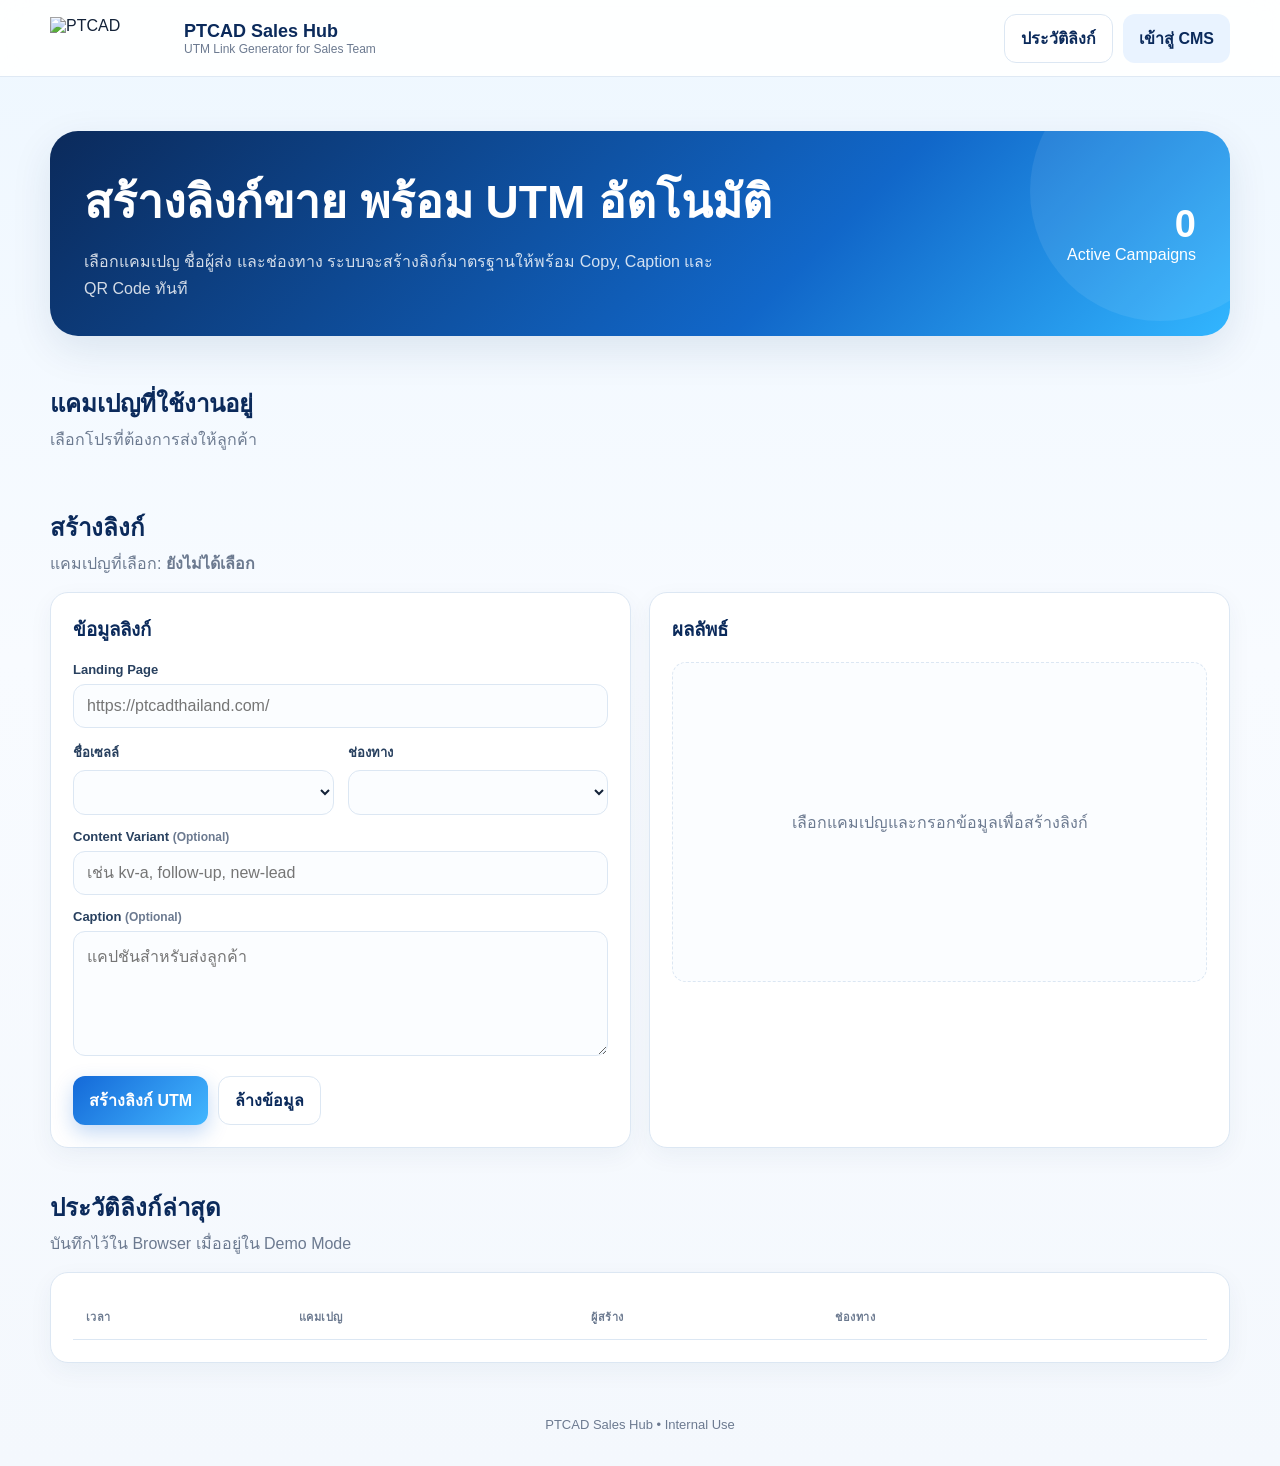
==== index.html @ 99aa2cb2 "Add files via upload" ====
<!doctype html><html lang="th"><head><meta charset="utf-8"><meta name="viewport" content="width=device-width,initial-scale=1"><title>PTCAD Sales Hub</title><link rel="stylesheet" href="css/style.css"></head><body>
<header class="topbar"><div class="container nav"><div class="brand"><img class="ptcad-logo" alt="PTCAD"><div><div class="brand-title">PTCAD Sales Hub</div><div class="brand-sub">UTM Link Generator for Sales Team</div></div></div><div class="nav-actions"><a class="btn btn-ghost" href="#history">ประวัติลิงก์</a><a class="btn btn-secondary" href="login.html">เข้าสู่ CMS</a></div></div></header>
<main><section class="hero"><div class="container"><div class="hero-card"><div><h1>สร้างลิงก์ขาย พร้อม UTM อัตโนมัติ</h1><p>เลือกแคมเปญ ชื่อผู้ส่ง และช่องทาง ระบบจะสร้างลิงก์มาตรฐานให้พร้อม Copy, Caption และ QR Code ทันที</p></div><div class="hero-stat"><strong id="campaignCount">0</strong><span>Active Campaigns</span></div></div></div></section>
<section class="section"><div class="container"><div class="section-head"><div><h2>แคมเปญที่ใช้งานอยู่</h2><p>เลือกโปรที่ต้องการส่งให้ลูกค้า</p></div></div><div id="campaignGrid" class="campaign-grid"></div></div></section>
<section id="generator" class="section"><div class="container"><div class="section-head"><div><h2>สร้างลิงก์</h2><p>แคมเปญที่เลือก: <strong id="selectedCampaign">ยังไม่ได้เลือก</strong></p></div></div><div class="workspace"><div class="panel"><h3>ข้อมูลลิงก์</h3><div class="form-grid"><div class="field full"><label>Landing Page</label><input id="landingPage" placeholder="https://ptcadthailand.com/"></div><div class="field"><label>ชื่อเซลล์</label><select id="salesperson"></select></div><div class="field"><label>ช่องทาง</label><select id="channel"></select></div><div class="field full"><label>Content Variant <span class="helper">(Optional)</span></label><input id="contentVariant" placeholder="เช่น kv-a, follow-up, new-lead"></div><div class="field full"><label>Caption <span class="helper">(Optional)</span></label><textarea id="caption" placeholder="แคปชันสำหรับส่งลูกค้า"></textarea></div></div><div class="form-actions"><button id="generateBtn" class="btn btn-primary">สร้างลิงก์ UTM</button><button class="btn btn-ghost" onclick="location.reload()">ล้างข้อมูล</button></div></div>
<div class="panel"><h3>ผลลัพธ์</h3><div id="resultEmpty" class="result-empty">เลือกแคมเปญและกรอกข้อมูลเพื่อสร้างลิงก์</div><div id="resultBox" class="result-box"><div id="resultUrl" class="result-url"></div><div class="result-meta"><div class="meta-card"><span>Campaign</span><strong id="metaCampaign"></strong></div><div class="meta-card"><span>Salesperson</span><strong id="metaSales"></strong></div><div class="meta-card"><span>Channel</span><strong id="metaChannel"></strong></div><div class="meta-card"><span>Created</span><strong id="metaTime"></strong></div></div><div class="form-actions"><button id="copyLinkBtn" class="btn btn-primary">Copy Link</button><button id="copyCaptionBtn" class="btn btn-secondary">Copy Caption</button><button id="copyAllBtn" class="btn btn-secondary">Copy Caption + Link</button><button id="qrBtn" class="btn btn-ghost">QR Code</button><button id="openLinkBtn" class="btn btn-ghost">เปิดทดสอบ</button></div></div></div></div></div></section>
<section id="history" class="section"><div class="container"><div class="section-head"><div><h2>ประวัติลิงก์ล่าสุด</h2><p>บันทึกไว้ใน Browser เมื่ออยู่ใน Demo Mode</p></div></div><div class="panel history-wrap"><table class="table"><thead><tr><th>เวลา</th><th>แคมเปญ</th><th>ผู้สร้าง</th><th>ช่องทาง</th><th></th></tr></thead><tbody id="historyBody"></tbody></table></div></div></section></main>
<footer class="footer">PTCAD Sales Hub • Internal Use</footer><div id="toast" class="toast"></div>
<div id="qrModal" class="modal"><div class="modal-card"><div class="modal-head"><h3>QR Code</h3><button id="closeQR" class="icon-btn">×</button></div><div id="qrCanvas"></div><div class="form-actions" style="justify-content:center"><button id="downloadQR" class="btn btn-primary">ดาวน์โหลด PNG</button></div></div></div>
<script src="https://cdnjs.cloudflare.com/ajax/libs/qrcodejs/1.0.0/qrcode.min.js"></script><script src="js/config.js"></script><script src="js/api.js"></script><script src="js/app.js"></script></body></html>
---- css/style.css ----
:root{--navy:#0b2a5b;--blue:#1469d8;--sky:#43b7ff;--bg:#f4f8fd;--card:#fff;--text:#132238;--muted:#6c7a90;--line:#dce7f3;--success:#0f9d68;--warning:#f59e0b;--danger:#dc3545;--shadow:0 14px 40px rgba(13,50,97,.10);--radius:18px}*{box-sizing:border-box}body{margin:0;font-family:Inter,"Noto Sans Thai",Arial,sans-serif;background:linear-gradient(180deg,#eef7ff 0,#f8fbff 45%,#f4f8fd 100%);color:var(--text)}a{text-decoration:none;color:inherit}button,input,select,textarea{font:inherit}.container{width:min(1180px,calc(100% - 32px));margin:auto}.topbar{position:sticky;top:0;z-index:20;background:rgba(255,255,255,.9);backdrop-filter:blur(16px);border-bottom:1px solid rgba(220,231,243,.9)}.nav{display:flex;align-items:center;justify-content:space-between;min-height:76px;gap:20px}.brand{display:flex;align-items:center;gap:12px}.brand img{width:122px;height:42px;object-fit:contain}.brand-title{font-weight:800;font-size:18px;color:var(--navy)}.brand-sub{font-size:12px;color:var(--muted)}.nav-actions{display:flex;gap:10px}.btn{border:0;border-radius:12px;padding:11px 16px;cursor:pointer;font-weight:700;display:inline-flex;align-items:center;justify-content:center;gap:8px;transition:.2s}.btn:hover{transform:translateY(-1px)}.btn-primary{background:linear-gradient(135deg,var(--blue),var(--sky));color:white;box-shadow:0 8px 20px rgba(20,105,216,.25)}.btn-secondary{background:#e9f3ff;color:var(--navy)}.btn-ghost{background:white;border:1px solid var(--line);color:var(--navy)}.btn-danger{background:#fff0f1;color:var(--danger)}.btn-success{background:#e9f9f2;color:var(--success)}.hero{padding:54px 0 28px}.hero-card{background:linear-gradient(135deg,#0b2a5b,#1167c9 64%,#32b6ff);color:white;border-radius:28px;padding:34px;box-shadow:var(--shadow);display:grid;grid-template-columns:1.3fr .7fr;gap:24px;overflow:hidden;position:relative}.hero-card:after{content:"";position:absolute;width:260px;height:260px;border-radius:50%;background:rgba(255,255,255,.08);right:-60px;top:-70px}.hero h1{margin:0 0 10px;font-size:clamp(30px,4vw,46px)}.hero p{margin:0;color:rgba(255,255,255,.82);max-width:650px;line-height:1.7}.hero-stat{align-self:center;justify-self:end;text-align:right;z-index:1}.hero-stat strong{display:block;font-size:38px}.section{padding:20px 0}.section-head{display:flex;justify-content:space-between;align-items:end;gap:16px;margin-bottom:16px}.section-head h2{margin:0;font-size:24px;color:var(--navy)}.section-head p{margin:4px 0 0;color:var(--muted)}.campaign-grid{display:grid;grid-template-columns:repeat(3,1fr);gap:16px}.campaign-card{background:var(--card);border:1px solid var(--line);border-radius:var(--radius);overflow:hidden;box-shadow:0 8px 24px rgba(13,50,97,.06);transition:.2s}.campaign-card:hover{transform:translateY(-3px);box-shadow:var(--shadow)}.campaign-card.selected{outline:3px solid rgba(20,105,216,.25);border-color:var(--blue)}.campaign-image{height:150px;background:linear-gradient(135deg,#dcecff,#f0f9ff);display:flex;align-items:center;justify-content:center;color:var(--blue);font-weight:800}.campaign-image img{width:100%;height:100%;object-fit:cover}.campaign-body{padding:17px}.campaign-top{display:flex;justify-content:space-between;gap:10px;align-items:start}.campaign-body h3{margin:0 0 6px;font-size:18px}.campaign-body p{margin:0;color:var(--muted);font-size:14px;line-height:1.5}.badge{display:inline-flex;padding:6px 9px;border-radius:999px;font-size:11px;font-weight:800;white-space:nowrap}.badge-active{background:#e9f9f2;color:var(--success)}.badge-upcoming{background:#fff6df;color:#a66600}.badge-expired{background:#f0f2f5;color:#697386}.campaign-footer{display:flex;justify-content:space-between;align-items:center;margin-top:16px;gap:10px}.date{font-size:12px;color:var(--muted)}.workspace{display:grid;grid-template-columns:1fr 1fr;gap:18px}.panel{background:white;border:1px solid var(--line);border-radius:var(--radius);padding:22px;box-shadow:0 8px 24px rgba(13,50,97,.05)}.panel h3{margin:0 0 18px;color:var(--navy)}.form-grid{display:grid;grid-template-columns:1fr 1fr;gap:14px}.field.full{grid-column:1/-1}.field label{display:block;font-size:13px;font-weight:700;margin-bottom:7px;color:#28405f}.field input,.field select,.field textarea{width:100%;border:1px solid var(--line);border-radius:12px;padding:12px 13px;background:#fbfdff;color:var(--text);outline:none}.field input:focus,.field select:focus,.field textarea:focus{border-color:var(--blue);box-shadow:0 0 0 3px rgba(20,105,216,.1)}.field textarea{min-height:125px;resize:vertical}.form-actions{display:flex;gap:10px;margin-top:16px;flex-wrap:wrap}.result-empty{min-height:320px;display:flex;align-items:center;justify-content:center;text-align:center;color:var(--muted);border:1px dashed var(--line);border-radius:14px;background:#fbfdff;padding:24px}.result-box{display:none}.result-box.show{display:block}.result-url{background:#f2f7fd;border:1px solid var(--line);padding:14px;border-radius:12px;word-break:break-all;font-size:13px;line-height:1.6}.result-meta{display:grid;grid-template-columns:1fr 1fr;gap:10px;margin:14px 0}.meta-card{background:#fbfdff;border:1px solid var(--line);border-radius:12px;padding:12px}.meta-card span{display:block;font-size:11px;color:var(--muted);margin-bottom:4px}.meta-card strong{font-size:14px}.history-wrap{overflow:auto}.table{width:100%;border-collapse:collapse;min-width:850px}.table th,.table td{text-align:left;padding:13px;border-bottom:1px solid var(--line);font-size:13px}.table th{color:var(--muted);font-size:11px;text-transform:uppercase;letter-spacing:.04em}.empty-row{text-align:center!important;color:var(--muted);padding:30px!important}.toast{position:fixed;right:22px;bottom:22px;background:#0d2d5d;color:white;padding:13px 16px;border-radius:12px;box-shadow:var(--shadow);opacity:0;transform:translateY(12px);pointer-events:none;transition:.25s;z-index:99}.toast.show{opacity:1;transform:translateY(0)}.modal{position:fixed;inset:0;background:rgba(3,18,38,.55);display:none;align-items:center;justify-content:center;padding:20px;z-index:100}.modal.show{display:flex}.modal-card{background:white;border-radius:20px;padding:22px;width:min(430px,100%);text-align:center}.modal-card canvas{max-width:100%;height:auto}.modal-head{display:flex;justify-content:space-between;align-items:center;margin-bottom:16px}.modal-head h3{margin:0}.icon-btn{border:0;background:#eef4fb;width:36px;height:36px;border-radius:10px;cursor:pointer}.footer{padding:34px 0;color:var(--muted);font-size:13px;text-align:center}.admin-shell{display:grid;grid-template-columns:240px 1fr;min-height:100vh}.sidebar{background:#09264f;color:white;padding:24px 18px;position:sticky;top:0;height:100vh}.sidebar .brand{margin-bottom:30px}.sidebar .brand-title{color:white}.menu{display:grid;gap:8px}.menu button{width:100%;text-align:left;border:0;background:transparent;color:rgba(255,255,255,.78);padding:12px;border-radius:10px;cursor:pointer;font-weight:700}.menu button.active,.menu button:hover{background:rgba(255,255,255,.12);color:white}.admin-main{padding:28px;background:var(--bg)}.admin-head{display:flex;justify-content:space-between;align-items:center;margin-bottom:22px}.admin-head h1{margin:0;color:var(--navy)}.stats{display:grid;grid-template-columns:repeat(4,1fr);gap:14px;margin-bottom:18px}.stat-card{background:white;border:1px solid var(--line);border-radius:16px;padding:18px}.stat-card span{color:var(--muted);font-size:12px}.stat-card strong{display:block;font-size:30px;margin-top:5px;color:var(--navy)}.admin-view{display:none}.admin-view.active{display:block}.toolbar{display:flex;justify-content:space-between;gap:12px;align-items:center;margin-bottom:14px;flex-wrap:wrap}.toolbar .search{min-width:260px}.login-page{min-height:100vh;display:grid;place-items:center;padding:20px}.login-card{width:min(420px,100%);background:white;border:1px solid var(--line);border-radius:24px;padding:28px;box-shadow:var(--shadow)}.login-card .brand{justify-content:center;margin-bottom:24px}.login-card h1{text-align:center;margin:0 0 8px;color:var(--navy)}.login-card p{text-align:center;color:var(--muted);margin:0 0 20px}.helper{font-size:12px;color:var(--muted);margin-top:7px}.notice{padding:12px 14px;border-radius:12px;background:#eaf5ff;color:#155a9f;font-size:13px;margin-bottom:16px}.hidden{display:none!important}@media(max-width:900px){.campaign-grid{grid-template-columns:1fr 1fr}.workspace{grid-template-columns:1fr}.hero-card{grid-template-columns:1fr}.hero-stat{justify-self:start;text-align:left}.stats{grid-template-columns:1fr 1fr}.admin-shell{grid-template-columns:1fr}.sidebar{position:relative;height:auto}.menu{grid-template-columns:repeat(3,1fr)}.admin-main{padding:18px}}@media(max-width:620px){.container{width:min(100% - 20px,1180px)}.nav{align-items:flex-start;padding:12px 0}.nav-actions{flex-direction:column}.campaign-grid{grid-template-columns:1fr}.form-grid{grid-template-columns:1fr}.field.full{grid-column:auto}.result-meta{grid-template-columns:1fr}.stats{grid-template-columns:1fr 1fr}.menu{grid-template-columns:1fr 1fr}.hero{padding-top:24px}.hero-card{padding:24px}.admin-head{align-items:flex-start;gap:12px;flex-direction:column}}


/* CMS modal */
body.modal-open{overflow:hidden}
.cms-modal{position:fixed;inset:0;z-index:9999;display:flex;align-items:center;justify-content:center;padding:24px;opacity:0;visibility:hidden;pointer-events:none;transition:opacity .2s ease,visibility .2s ease}
.cms-modal.show{opacity:1;visibility:visible;pointer-events:auto}
.cms-modal-backdrop{position:absolute;inset:0;background:rgba(10,35,69,.48);backdrop-filter:blur(6px);-webkit-backdrop-filter:blur(6px)}
.cms-modal-dialog{position:relative;width:min(520px,100%);max-height:calc(100vh - 48px);overflow:auto;background:#fff;border:1px solid rgba(33,109,207,.14);border-radius:24px;box-shadow:0 28px 80px rgba(10,45,89,.26);transform:translateY(16px) scale(.985);transition:transform .22s ease}
.cms-modal.show .cms-modal-dialog{transform:translateY(0) scale(1)}
.cms-modal-header{display:flex;align-items:flex-start;justify-content:space-between;gap:20px;padding:26px 28px 20px;border-bottom:1px solid #e8eff8}
.cms-modal-header h2{margin:4px 0 6px;color:#10376b;font-size:24px;line-height:1.25}
.cms-modal-header p{margin:0;color:#70829b;font-size:14px;line-height:1.55}
.cms-modal-eyebrow{color:#2586df;font-size:12px;font-weight:800;letter-spacing:.08em;text-transform:uppercase}
.cms-modal-close{width:38px;height:38px;flex:0 0 38px;border:0;border-radius:12px;background:#f2f7fd;color:#3c5878;font-size:25px;line-height:1;cursor:pointer;transition:.18s ease}
.cms-modal-close:hover{background:#e5f1fd;color:#126bc2}
.cms-modal-form{display:grid;gap:18px;padding:24px 28px 28px}
.cms-modal-form .field{margin:0}
.cms-modal-form .field label{display:block;margin-bottom:8px;color:#263f60;font-weight:700;font-size:14px}
.cms-modal-form .field input{width:100%;height:46px;padding:0 14px;border:1px solid #d8e3f1;border-radius:12px;background:#fbfdff;color:#183655;font:inherit;outline:none;transition:border-color .18s ease,box-shadow .18s ease,background .18s ease;box-sizing:border-box}
.cms-modal-form .field input:focus{background:#fff;border-color:#3297ea;box-shadow:0 0 0 4px rgba(50,151,234,.12)}
.cms-modal-form .field small{display:block;margin-top:7px;color:#7a8ca4;font-size:12px;line-height:1.45}
.required{color:#e34b5f}
.cms-switch-row{display:flex;align-items:center;gap:14px;padding:15px 16px;border:1px solid #e0e9f5;border-radius:14px;background:#f8fbff;cursor:pointer}
.cms-switch-row>span:first-child{min-width:0;flex:1}
.cms-switch-row strong,.cms-switch-row small{display:block}
.cms-switch-row strong{color:#263f60;font-size:14px}
.cms-switch-row small{margin-top:3px;color:#7b8da5;font-size:12px}
.cms-switch-row input{position:absolute;opacity:0;pointer-events:none}
.cms-switch{position:relative;width:46px;height:26px;flex:0 0 46px;border-radius:999px;background:#c9d7e7;transition:.2s ease}
.cms-switch:after{content:"";position:absolute;top:3px;left:3px;width:20px;height:20px;border-radius:50%;background:#fff;box-shadow:0 2px 6px rgba(20,50,85,.22);transition:.2s ease}
.cms-switch-row input:checked+.cms-switch{background:#2589df}
.cms-switch-row input:checked+.cms-switch:after{transform:translateX(20px)}
.cms-form-error{padding:11px 13px;border:1px solid #ffd1d7;border-radius:10px;background:#fff5f6;color:#bd2f43;font-size:13px}
.cms-modal-actions{display:flex;justify-content:flex-end;gap:10px;padding-top:4px}
.cms-modal-actions .btn{min-width:112px}
.cms-modal-actions .btn:disabled{opacity:.65;cursor:wait}
@media(max-width:640px){
  .cms-modal{padding:14px;align-items:flex-end}
  .cms-modal-dialog{width:100%;max-height:92vh;border-radius:22px 22px 14px 14px}
  .cms-modal-header{padding:22px 20px 17px}
  .cms-modal-form{padding:20px}
  .cms-modal-actions{position:sticky;bottom:-20px;margin:0 -20px -20px;padding:14px 20px 20px;background:#fff;border-top:1px solid #e8eff8}
  .cms-modal-actions .btn{flex:1;min-width:0}
}
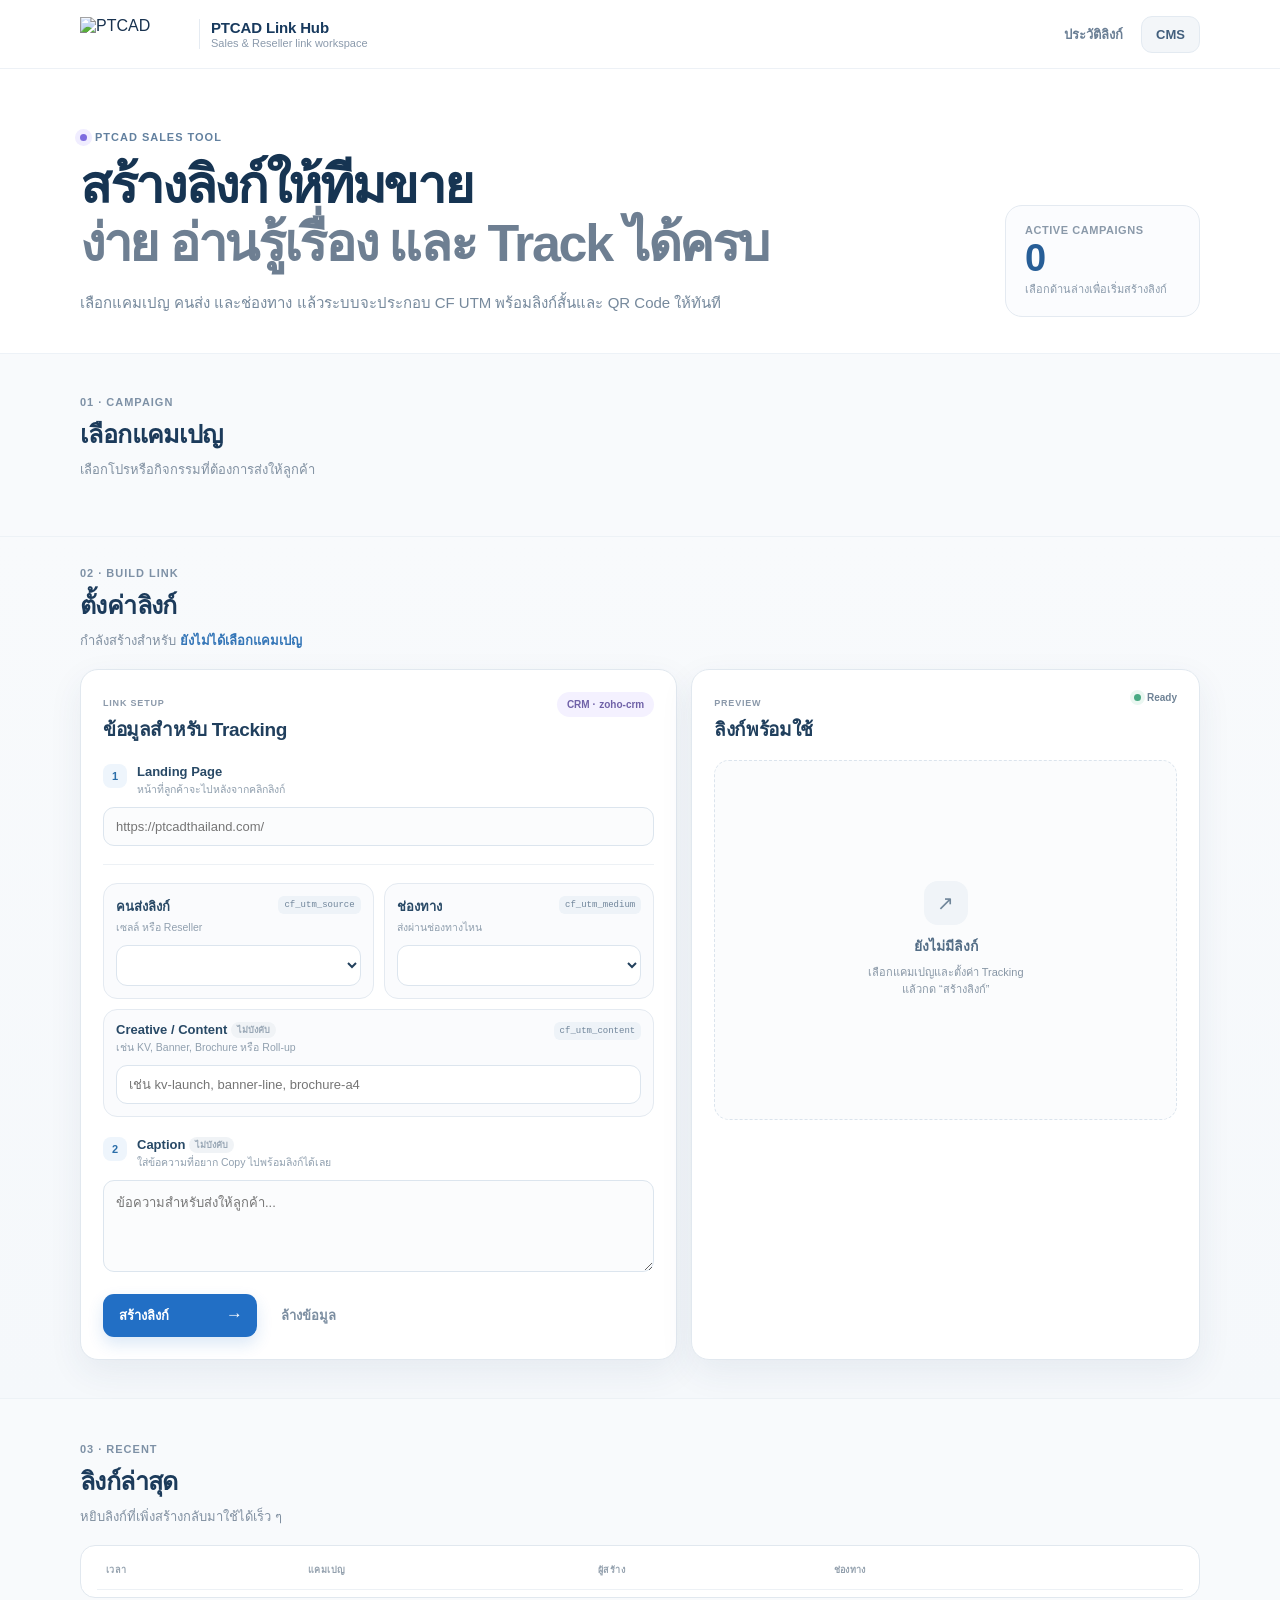
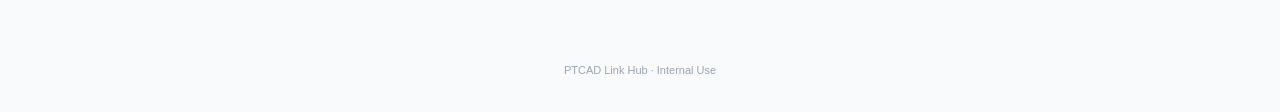
==== commit 227e833b: "Add files via upload" ====
--- a/index.html
+++ b/index.html
@@ -1,10 +1,229 @@
-<!doctype html><html lang="th"><head><meta charset="utf-8"><meta name="viewport" content="width=device-width,initial-scale=1"><title>PTCAD Sales Hub</title><link rel="stylesheet" href="css/style.css"></head><body>
-<header class="topbar"><div class="container nav"><div class="brand"><img class="ptcad-logo" alt="PTCAD"><div><div class="brand-title">PTCAD Sales Hub</div><div class="brand-sub">UTM Link Generator for Sales Team</div></div></div><div class="nav-actions"><a class="btn btn-ghost" href="#history">ประวัติลิงก์</a><a class="btn btn-secondary" href="login.html">เข้าสู่ CMS</a></div></div></header>
-<main><section class="hero"><div class="container"><div class="hero-card"><div><h1>สร้างลิงก์ขาย พร้อม UTM อัตโนมัติ</h1><p>เลือกแคมเปญ ชื่อผู้ส่ง และช่องทาง ระบบจะสร้างลิงก์มาตรฐานให้พร้อม Copy, Caption และ QR Code ทันที</p></div><div class="hero-stat"><strong id="campaignCount">0</strong><span>Active Campaigns</span></div></div></div></section>
-<section class="section"><div class="container"><div class="section-head"><div><h2>แคมเปญที่ใช้งานอยู่</h2><p>เลือกโปรที่ต้องการส่งให้ลูกค้า</p></div></div><div id="campaignGrid" class="campaign-grid"></div></div></section>
-<section id="generator" class="section"><div class="container"><div class="section-head"><div><h2>สร้างลิงก์</h2><p>แคมเปญที่เลือก: <strong id="selectedCampaign">ยังไม่ได้เลือก</strong></p></div></div><div class="workspace"><div class="panel"><h3>ข้อมูลลิงก์</h3><div class="form-grid"><div class="field full"><label>Landing Page</label><input id="landingPage" placeholder="https://ptcadthailand.com/"></div><div class="field"><label>ชื่อเซลล์</label><select id="salesperson"></select></div><div class="field"><label>ช่องทาง</label><select id="channel"></select></div><div class="field full"><label>Content Variant <span class="helper">(Optional)</span></label><input id="contentVariant" placeholder="เช่น kv-a, follow-up, new-lead"></div><div class="field full"><label>Caption <span class="helper">(Optional)</span></label><textarea id="caption" placeholder="แคปชันสำหรับส่งลูกค้า"></textarea></div></div><div class="form-actions"><button id="generateBtn" class="btn btn-primary">สร้างลิงก์ UTM</button><button class="btn btn-ghost" onclick="location.reload()">ล้างข้อมูล</button></div></div>
-<div class="panel"><h3>ผลลัพธ์</h3><div id="resultEmpty" class="result-empty">เลือกแคมเปญและกรอกข้อมูลเพื่อสร้างลิงก์</div><div id="resultBox" class="result-box"><div id="resultUrl" class="result-url"></div><div class="result-meta"><div class="meta-card"><span>Campaign</span><strong id="metaCampaign"></strong></div><div class="meta-card"><span>Salesperson</span><strong id="metaSales"></strong></div><div class="meta-card"><span>Channel</span><strong id="metaChannel"></strong></div><div class="meta-card"><span>Created</span><strong id="metaTime"></strong></div></div><div class="form-actions"><button id="copyLinkBtn" class="btn btn-primary">Copy Link</button><button id="copyCaptionBtn" class="btn btn-secondary">Copy Caption</button><button id="copyAllBtn" class="btn btn-secondary">Copy Caption + Link</button><button id="qrBtn" class="btn btn-ghost">QR Code</button><button id="openLinkBtn" class="btn btn-ghost">เปิดทดสอบ</button></div></div></div></div></div></section>
-<section id="history" class="section"><div class="container"><div class="section-head"><div><h2>ประวัติลิงก์ล่าสุด</h2><p>บันทึกไว้ใน Browser เมื่ออยู่ใน Demo Mode</p></div></div><div class="panel history-wrap"><table class="table"><thead><tr><th>เวลา</th><th>แคมเปญ</th><th>ผู้สร้าง</th><th>ช่องทาง</th><th></th></tr></thead><tbody id="historyBody"></tbody></table></div></div></section></main>
-<footer class="footer">PTCAD Sales Hub • Internal Use</footer><div id="toast" class="toast"></div>
-<div id="qrModal" class="modal"><div class="modal-card"><div class="modal-head"><h3>QR Code</h3><button id="closeQR" class="icon-btn">×</button></div><div id="qrCanvas"></div><div class="form-actions" style="justify-content:center"><button id="downloadQR" class="btn btn-primary">ดาวน์โหลด PNG</button></div></div></div>
-<script src="https://cdnjs.cloudflare.com/ajax/libs/qrcodejs/1.0.0/qrcode.min.js"></script><script src="js/config.js"></script><script src="js/api.js"></script><script src="js/app.js"></script></body></html>
+<!doctype html>
+<html lang="th">
+<head>
+  <meta charset="utf-8">
+  <meta name="viewport" content="width=device-width,initial-scale=1">
+  <title>PTCAD Link Hub</title>
+  <link rel="stylesheet" href="css/style.css">
+</head>
+<body class="sales-hub-v2">
+<header class="topbar hub-topbar">
+  <div class="container nav hub-nav">
+    <div class="brand hub-brand">
+      <img class="ptcad-logo" alt="PTCAD">
+      <div class="hub-brand-copy">
+        <div class="brand-title">PTCAD Link Hub</div>
+        <div class="brand-sub">Sales & Reseller link workspace</div>
+      </div>
+    </div>
+    <div class="nav-actions hub-nav-actions">
+      <a class="hub-text-link" href="#history">ประวัติลิงก์</a>
+      <a class="btn btn-soft" href="login.html">CMS</a>
+    </div>
+  </div>
+</header>
+
+<main>
+  <section class="hub-intro">
+    <div class="container hub-intro-grid">
+      <div>
+        <div class="hub-kicker"><span class="hub-dot"></span> PTCAD SALES TOOL</div>
+        <h1>สร้างลิงก์ให้ทีมขาย<br><span>ง่าย อ่านรู้เรื่อง และ Track ได้ครบ</span></h1>
+        <p>เลือกแคมเปญ คนส่ง และช่องทาง แล้วระบบจะประกอบ CF UTM พร้อมลิงก์สั้นและ QR Code ให้ทันที</p>
+      </div>
+      <div class="hub-mini-status" aria-label="จำนวนแคมเปญที่ใช้งาน">
+        <span>Active campaigns</span>
+        <strong id="campaignCount">0</strong>
+        <small>เลือกด้านล่างเพื่อเริ่มสร้างลิงก์</small>
+      </div>
+    </div>
+  </section>
+
+  <section class="section campaign-section">
+    <div class="container">
+      <div class="section-head hub-section-head">
+        <div>
+          <span class="section-eyebrow">01 · CAMPAIGN</span>
+          <h2>เลือกแคมเปญ</h2>
+          <p>เลือกโปรหรือกิจกรรมที่ต้องการส่งให้ลูกค้า</p>
+        </div>
+      </div>
+      <div id="campaignGrid" class="campaign-grid"></div>
+    </div>
+  </section>
+
+  <section id="generator" class="section generator-section">
+    <div class="container">
+      <div class="section-head hub-section-head generator-heading">
+        <div>
+          <span class="section-eyebrow">02 · BUILD LINK</span>
+          <h2>ตั้งค่าลิงก์</h2>
+          <p>กำลังสร้างสำหรับ <strong id="selectedCampaign" class="selected-campaign-name">ยังไม่ได้เลือกแคมเปญ</strong></p>
+        </div>
+      </div>
+
+      <div class="workspace hub-workspace">
+        <section class="panel builder-panel">
+          <div class="panel-title-row">
+            <div>
+              <span class="panel-kicker">LINK SETUP</span>
+              <h3>ข้อมูลสำหรับ Tracking</h3>
+            </div>
+            <span class="crm-pill">CRM · <b id="crmSoftwareValue">zoho-crm</b></span>
+          </div>
+
+          <div class="field landing-field">
+            <div class="friendly-label">
+              <span class="field-number">1</span>
+              <div><label>Landing Page</label><small>หน้าที่ลูกค้าจะไปหลังจากคลิกลิงก์</small></div>
+            </div>
+            <input id="landingPage" placeholder="https://ptcadthailand.com/">
+          </div>
+
+          <div class="utm-fields">
+            <div class="field utm-field-card">
+              <div class="utm-field-head">
+                <div><label>คนส่งลิงก์</label><small>เซลล์ หรือ Reseller</small></div>
+                <code>cf_utm_source</code>
+              </div>
+              <select id="salesperson"></select>
+            </div>
+
+            <div class="field utm-field-card">
+              <div class="utm-field-head">
+                <div><label>ช่องทาง</label><small>ส่งผ่านช่องทางไหน</small></div>
+                <code>cf_utm_medium</code>
+              </div>
+              <select id="channel"></select>
+            </div>
+
+            <div class="field utm-field-card full">
+              <div class="utm-field-head">
+                <div><label>Creative / Content <span class="optional-inline">ไม่บังคับ</span></label><small>เช่น KV, Banner, Brochure หรือ Roll-up</small></div>
+                <code>cf_utm_content</code>
+              </div>
+              <input id="contentVariant" placeholder="เช่น kv-launch, banner-line, brochure-a4">
+            </div>
+          </div>
+
+          <div class="field caption-field">
+            <div class="friendly-label">
+              <span class="field-number">2</span>
+              <div><label>Caption <span class="optional-inline">ไม่บังคับ</span></label><small>ใส่ข้อความที่อยาก Copy ไปพร้อมลิงก์ได้เลย</small></div>
+            </div>
+            <textarea id="caption" placeholder="ข้อความสำหรับส่งให้ลูกค้า..."></textarea>
+          </div>
+
+          <div class="form-actions builder-actions">
+            <button id="generateBtn" class="btn btn-primary btn-build"><span>สร้างลิงก์</span><b>→</b></button>
+            <button class="btn btn-quiet" onclick="location.reload()">ล้างข้อมูล</button>
+          </div>
+        </section>
+
+        <aside class="panel result-panel">
+          <div class="panel-title-row result-title-row">
+            <div>
+              <span class="panel-kicker">PREVIEW</span>
+              <h3>ลิงก์พร้อมใช้</h3>
+            </div>
+            <span class="ready-dot"><i></i> Ready</span>
+          </div>
+
+          <div id="resultEmpty" class="result-empty friendly-empty">
+            <div class="empty-icon">↗</div>
+            <strong>ยังไม่มีลิงก์</strong>
+            <span>เลือกแคมเปญและตั้งค่า Tracking<br>แล้วกด “สร้างลิงก์”</span>
+          </div>
+
+          <div id="resultBox" class="result-box">
+            <div class="utm-preview">
+              <div class="utm-preview-head"><span>Tracking ที่จะถูกบันทึก</span><small>CF UTM</small></div>
+              <div class="utm-chip-grid">
+                <div class="utm-chip"><span>source</span><strong id="previewSource">—</strong></div>
+                <div class="utm-chip"><span>medium</span><strong id="previewMedium">—</strong></div>
+                <div class="utm-chip"><span>campaign</span><strong id="previewCampaign">—</strong></div>
+                <div class="utm-chip"><span>term</span><strong id="previewTerm">zoho-crm</strong></div>
+                <div class="utm-chip utm-chip-wide"><span>content</span><strong id="previewContent">—</strong></div>
+              </div>
+            </div>
+
+            <div class="link-result-block primary-link-block">
+              <div class="link-result-label">Original link</div>
+              <div id="resultUrl" class="result-url"></div>
+            </div>
+
+            <div id="shortUrlBlock" class="link-result-block short-url-block hidden">
+              <div class="link-result-head">
+                <div class="link-result-label">TinyURL</div>
+                <span class="tinyurl-badge">SHORT</span>
+              </div>
+              <div id="shortUrl" class="result-url short-url"></div>
+            </div>
+
+            <div class="result-meta compact-meta">
+              <div class="meta-card"><span>Campaign</span><strong id="metaCampaign"></strong></div>
+              <div class="meta-card"><span>Sent by</span><strong id="metaSales"></strong></div>
+              <div class="meta-card"><span>Channel</span><strong id="metaChannel"></strong></div>
+              <div class="meta-card"><span>Created</span><strong id="metaTime"></strong></div>
+            </div>
+
+            <div class="result-actions-main">
+              <button id="shortenBtn" class="btn btn-primary">ย่อลิงก์ TinyURL</button>
+              <button id="copyLinkBtn" class="btn btn-secondary">Copy Link</button>
+              <button id="qrBtn" class="btn btn-soft">QR Code</button>
+            </div>
+            <div class="result-actions-more">
+              <button id="copyCaptionBtn" class="text-action">Copy Caption</button>
+              <span>·</span>
+              <button id="copyAllBtn" class="text-action">Caption + Link</button>
+              <span>·</span>
+              <button id="openLinkBtn" class="text-action">เปิดทดสอบ ↗</button>
+            </div>
+          </div>
+        </aside>
+      </div>
+    </div>
+  </section>
+
+  <section id="history" class="section history-section">
+    <div class="container">
+      <div class="section-head hub-section-head">
+        <div>
+          <span class="section-eyebrow">03 · RECENT</span>
+          <h2>ลิงก์ล่าสุด</h2>
+          <p>หยิบลิงก์ที่เพิ่งสร้างกลับมาใช้ได้เร็ว ๆ</p>
+        </div>
+      </div>
+      <div class="panel history-wrap history-panel">
+        <table class="table"><thead><tr><th>เวลา</th><th>แคมเปญ</th><th>ผู้สร้าง</th><th>ช่องทาง</th><th></th></tr></thead><tbody id="historyBody"></tbody></table>
+      </div>
+    </div>
+  </section>
+</main>
+
+<footer class="footer">PTCAD Link Hub · Internal Use</footer>
+<div id="toast" class="toast"></div>
+
+<div id="qrModal" class="qr-modal" aria-hidden="true">
+  <div class="qr-modal-backdrop" id="qrBackdrop"></div>
+  <section class="qr-modal-dialog" role="dialog" aria-modal="true" aria-labelledby="qrModalTitle">
+    <button id="closeQR" class="qr-modal-close" type="button" aria-label="ปิด">×</button>
+    <div class="qr-modal-header">
+      <span class="qr-modal-eyebrow">SHARE LINK</span>
+      <h2 id="qrModalTitle">QR Code พร้อมใช้งาน</h2>
+      <p>สแกนเพื่อเปิดลิงก์ หรือดาวน์โหลด PNG ไปใช้กับสื่อได้เลย</p>
+    </div>
+    <div class="qr-modal-body">
+      <div class="qr-code-card"><div id="qrCanvas" class="qr-canvas"></div><span class="qr-corner qr-corner-tl"></span><span class="qr-corner qr-corner-tr"></span><span class="qr-corner qr-corner-bl"></span><span class="qr-corner qr-corner-br"></span></div>
+      <div class="qr-link-panel"><div><span>ลิงก์ใน QR Code</span><strong id="qrLinkText"></strong></div><button id="copyQRLink" class="qr-icon-btn" type="button" aria-label="คัดลอกลิงก์">⧉</button></div>
+    </div>
+    <div class="qr-modal-actions"><button id="downloadQR" class="btn btn-primary qr-download-btn" type="button">ดาวน์โหลด PNG</button><button id="openQRLink" class="btn btn-ghost" type="button">เปิดลิงก์</button></div>
+  </section>
+</div>
+
+<script src="https://cdnjs.cloudflare.com/ajax/libs/qrcodejs/1.0.0/qrcode.min.js"></script>
+<script src="js/config.js"></script>
+<script src="js/api.js"></script>
+<script src="js/app.js"></script>
+</body>
+</html>
--- a/css/style.css
+++ b/css/style.css
@@ -43,3 +43,502 @@
   .cms-modal-actions{position:sticky;bottom:-20px;margin:0 -20px -20px;padding:14px 20px 20px;background:#fff;border-top:1px solid #e8eff8}
   .cms-modal-actions .btn{flex:1;min-width:0}
 }
+
+
+/* TinyURL result */
+.link-result-block{margin-bottom:14px}
+.link-result-label{margin-bottom:7px;color:#6f829a;font-size:12px;font-weight:800;letter-spacing:.04em;text-transform:uppercase}
+.link-result-head{display:flex;align-items:center;justify-content:space-between;gap:12px}
+.short-url-block{padding:14px;border:1px solid #bfe4d5;border-radius:14px;background:#f3fcf8}
+.short-url-block.hidden{display:none}
+.short-url{border-color:#b8e4d4!important;background:#fff!important;color:#08785e!important;font-weight:800}
+.tinyurl-badge{padding:5px 8px;border-radius:999px;background:#dff7ee;color:#08785e;font-size:10px;font-weight:900;letter-spacing:.05em}
+#shortenBtn:disabled{opacity:.72;cursor:wait}
+
+
+/* Campaign CMS modal and status toggle */
+.cms-modal-dialog-wide{width:min(760px,100%)}
+.cms-form-grid{display:grid;grid-template-columns:1fr 1fr;gap:18px}
+.cms-form-grid .field.full{grid-column:1/-1}
+.cms-modal-form .field textarea{
+  width:100%;min-height:100px;padding:12px 14px;border:1px solid #d8e3f1;
+  border-radius:12px;background:#fbfdff;color:#183655;font:inherit;outline:none;
+  resize:vertical;transition:border-color .18s ease,box-shadow .18s ease,background .18s ease
+}
+.cms-modal-form .field textarea:focus{
+  background:#fff;border-color:#3297ea;box-shadow:0 0 0 4px rgba(50,151,234,.12)
+}
+.optional{color:#8495aa;font-weight:600;font-size:12px}
+.table-actions{white-space:nowrap}
+.table-switch{display:inline-flex;align-items:center;gap:9px;cursor:pointer;user-select:none}
+.table-switch input{position:absolute;opacity:0;pointer-events:none}
+.table-switch-track{
+  position:relative;width:42px;height:24px;border-radius:999px;background:#cbd8e7;
+  transition:.2s ease;box-shadow:inset 0 0 0 1px rgba(38,70,105,.08)
+}
+.table-switch-track:after{
+  content:"";position:absolute;top:3px;left:3px;width:18px;height:18px;border-radius:50%;
+  background:#fff;box-shadow:0 2px 6px rgba(20,50,85,.22);transition:.2s ease
+}
+.table-switch input:checked+.table-switch-track{background:#21a579}
+.table-switch input:checked+.table-switch-track:after{transform:translateX(18px)}
+.table-switch input:disabled+.table-switch-track{opacity:.6}
+.table-switch-text{font-size:12px;font-weight:800;color:#6f8095;min-width:48px}
+.table-switch input:checked~.table-switch-text{color:#13805f}
+@media(max-width:640px){
+  .cms-form-grid{grid-template-columns:1fr}
+  .cms-form-grid .field.full{grid-column:auto}
+}
+
+
+/* Polished QR modal */
+.qr-modal{
+  position:fixed;inset:0;z-index:10000;display:flex;align-items:center;justify-content:center;
+  padding:24px;opacity:0;visibility:hidden;pointer-events:none;
+  transition:opacity .22s ease,visibility .22s ease
+}
+.qr-modal.show{opacity:1;visibility:visible;pointer-events:auto}
+.qr-modal-backdrop{
+  position:absolute;inset:0;background:rgba(10,34,67,.58);
+  backdrop-filter:blur(10px);-webkit-backdrop-filter:blur(10px)
+}
+.qr-modal-dialog{
+  position:relative;width:min(560px,100%);max-height:calc(100vh - 40px);overflow:auto;
+  background:#fff;border:1px solid rgba(43,128,218,.14);border-radius:28px;
+  box-shadow:0 32px 90px rgba(7,35,70,.32);padding:32px;
+  transform:translateY(18px) scale(.985);transition:transform .24s ease
+}
+.qr-modal.show .qr-modal-dialog{transform:translateY(0) scale(1)}
+.qr-modal-close{
+  position:absolute;top:22px;right:22px;width:42px;height:42px;border:0;border-radius:14px;
+  background:#eef5fd;color:#365879;font-size:24px;line-height:1;cursor:pointer;transition:.18s ease
+}
+.qr-modal-close:hover{background:#dcecff;color:#166fca}
+.qr-modal-header{padding-right:58px;margin-bottom:24px}
+.qr-modal-eyebrow{
+  display:block;margin-bottom:6px;color:#2588df;font-size:12px;font-weight:900;
+  letter-spacing:.09em
+}
+.qr-modal-header h2{margin:0 0 8px;color:#123866;font-size:28px;line-height:1.2}
+.qr-modal-header p{margin:0;color:#75879d;font-size:14px;line-height:1.6}
+.qr-modal-body{display:grid;gap:18px}
+.qr-code-card{
+  position:relative;width:min(360px,100%);margin:0 auto;padding:24px;
+  border:1px solid #dfeaf6;border-radius:24px;
+  background:radial-gradient(circle at top right,rgba(42,151,236,.10),transparent 38%),linear-gradient(180deg,#fff,#f8fbff);
+  box-shadow:0 16px 36px rgba(32,91,153,.10)
+}
+.qr-canvas{display:flex;align-items:center;justify-content:center}
+.qr-canvas canvas,.qr-canvas img{
+  display:block!important;width:100%!important;max-width:280px!important;height:auto!important;border-radius:10px
+}
+.qr-corner{position:absolute;width:24px;height:24px;border-color:#2c91e6;border-style:solid}
+.qr-corner-tl{top:14px;left:14px;border-width:3px 0 0 3px;border-radius:7px 0 0 0}
+.qr-corner-tr{top:14px;right:14px;border-width:3px 3px 0 0;border-radius:0 7px 0 0}
+.qr-corner-bl{bottom:14px;left:14px;border-width:0 0 3px 3px;border-radius:0 0 0 7px}
+.qr-corner-br{bottom:14px;right:14px;border-width:0 3px 3px 0;border-radius:0 0 7px 0}
+.qr-link-panel{
+  display:flex;align-items:center;gap:12px;padding:14px 16px;
+  border:1px solid #dfe9f5;border-radius:16px;background:#f8fbff
+}
+.qr-link-panel>div{min-width:0;flex:1}
+.qr-link-panel span{
+  display:block;margin-bottom:4px;color:#8293a7;font-size:11px;font-weight:800;
+  text-transform:uppercase;letter-spacing:.04em
+}
+.qr-link-panel strong{
+  display:block;overflow:hidden;color:#14406f;font-size:13px;text-overflow:ellipsis;white-space:nowrap
+}
+.qr-icon-btn{
+  width:40px;height:40px;flex:0 0 40px;border:1px solid #d5e4f4;border-radius:12px;
+  background:#fff;color:#1a73c9;font-size:20px;cursor:pointer;transition:.18s ease
+}
+.qr-icon-btn:hover{border-color:#8ec5f3;background:#edf7ff}
+.qr-modal-actions{display:flex;justify-content:center;gap:10px;margin-top:22px}
+.qr-download-btn{min-width:180px;box-shadow:0 10px 22px rgba(37,137,223,.20)}
+@media(max-width:640px){
+  .qr-modal{padding:14px;align-items:flex-end}
+  .qr-modal-dialog{width:100%;max-height:92vh;padding:24px 20px 20px;border-radius:26px 26px 16px 16px}
+  .qr-modal-header{padding-right:48px}
+  .qr-modal-header h2{font-size:24px}
+  .qr-code-card{padding:18px}
+  .qr-modal-actions{
+    position:sticky;bottom:-20px;margin:18px -20px -20px;padding:14px 20px 20px;
+    background:#fff;border-top:1px solid #e6eef7
+  }
+  .qr-modal-actions .btn{flex:1;min-width:0}
+}
+
+
+/* =========================================================
+   QR MODAL — FINAL SIZE & ALIGNMENT OVERRIDES
+   ========================================================= */
+
+.qr-modal{
+  overflow:hidden;
+}
+
+.qr-modal-dialog{
+  width:min(520px,calc(100vw - 32px));
+  max-width:520px;
+  max-height:calc(100vh - 32px);
+  padding:28px;
+  overflow-x:hidden;
+  overflow-y:auto;
+  box-sizing:border-box;
+}
+
+.qr-modal-header{
+  padding-right:52px;
+  margin-bottom:20px;
+  text-align:center;
+}
+
+.qr-modal-header h2{
+  margin:0 0 6px;
+  font-size:25px;
+  line-height:1.25;
+}
+
+.qr-modal-header p{
+  max-width:390px;
+  margin:0 auto;
+  font-size:13px;
+  line-height:1.55;
+}
+
+.qr-modal-eyebrow{
+  margin-bottom:5px;
+  text-align:center;
+}
+
+.qr-modal-body{
+  display:flex;
+  flex-direction:column;
+  align-items:center;
+  justify-content:center;
+  width:100%;
+  gap:16px;
+}
+
+.qr-code-card{
+  width:288px;
+  max-width:100%;
+  margin:0 auto;
+  padding:22px;
+  display:flex;
+  align-items:center;
+  justify-content:center;
+  box-sizing:border-box;
+}
+
+.qr-canvas{
+  width:240px;
+  height:240px;
+  display:flex;
+  align-items:center;
+  justify-content:center;
+  overflow:hidden;
+  flex:0 0 240px;
+}
+
+/* QRCode.js creates both canvas and img. Show only canvas to prevent duplication. */
+.qr-canvas canvas{
+  display:block !important;
+  width:240px !important;
+  height:240px !important;
+  max-width:none !important;
+  margin:0 auto !important;
+}
+
+.qr-canvas img{
+  display:none !important;
+}
+
+.qr-link-panel{
+  width:100%;
+  max-width:430px;
+  min-width:0;
+  margin:0 auto;
+  box-sizing:border-box;
+}
+
+.qr-link-panel > div{
+  min-width:0;
+  overflow:hidden;
+}
+
+.qr-link-panel strong{
+  display:block;
+  width:100%;
+  max-width:100%;
+  overflow:hidden;
+  white-space:nowrap;
+  text-overflow:ellipsis;
+}
+
+.qr-modal-actions{
+  width:100%;
+  max-width:430px;
+  margin:18px auto 0;
+  display:grid;
+  grid-template-columns:minmax(0,1fr) minmax(0,1fr);
+  gap:10px;
+}
+
+.qr-modal-actions .btn{
+  width:100%;
+  min-width:0;
+  margin:0;
+  box-sizing:border-box;
+}
+
+.qr-download-btn{
+  min-width:0;
+}
+
+@media(max-width:640px){
+  .qr-modal{
+    padding:12px;
+    align-items:center;
+  }
+
+  .qr-modal-dialog{
+    width:100%;
+    max-width:460px;
+    max-height:calc(100vh - 24px);
+    padding:24px 18px 18px;
+    border-radius:24px;
+  }
+
+  .qr-modal-header{
+    padding-right:42px;
+    margin-bottom:18px;
+  }
+
+  .qr-modal-header h2{
+    font-size:22px;
+  }
+
+  .qr-code-card{
+    width:252px;
+    padding:16px;
+  }
+
+  .qr-canvas{
+    width:220px;
+    height:220px;
+    flex-basis:220px;
+  }
+
+  .qr-canvas canvas{
+    width:220px !important;
+    height:220px !important;
+  }
+
+  .qr-modal-actions{
+    position:static;
+    margin:16px auto 0;
+    padding:0;
+    border:0;
+    background:transparent;
+    grid-template-columns:1fr 1fr;
+  }
+}
+
+@media(max-width:390px){
+  .qr-modal-dialog{
+    padding-left:14px;
+    padding-right:14px;
+  }
+
+  .qr-code-card{
+    width:232px;
+    padding:14px;
+  }
+
+  .qr-canvas{
+    width:204px;
+    height:204px;
+    flex-basis:204px;
+  }
+
+  .qr-canvas canvas{
+    width:204px !important;
+    height:204px !important;
+  }
+
+  .qr-modal-actions{
+    grid-template-columns:1fr;
+  }
+}
+
+/* =========================================================
+   PTCAD LINK HUB — FRIENDLY UI V2
+   Front page only. CMS styles remain untouched.
+   ========================================================= */
+.sales-hub-v2{
+  --hub-ink:#18324f;
+  --hub-muted:#74879d;
+  --hub-blue:#2477d4;
+  --hub-blue-dark:#14599f;
+  --hub-soft:#f4f8fc;
+  --hub-lilac:#f4f1ff;
+  --hub-mint:#edf9f5;
+  --hub-line:#dfe8f2;
+  --hub-shadow:0 12px 34px rgba(34,70,112,.075);
+  background:#f8fafc;
+  color:var(--hub-ink);
+}
+.sales-hub-v2 .container{width:min(1120px,calc(100% - 40px))}
+.sales-hub-v2 .hub-topbar{background:rgba(255,255,255,.93);border-bottom:1px solid #edf1f6;box-shadow:none}
+.sales-hub-v2 .hub-nav{min-height:68px}
+.sales-hub-v2 .hub-brand{gap:11px}
+.sales-hub-v2 .hub-brand img{width:108px;height:34px}
+.sales-hub-v2 .hub-brand-copy{padding-left:11px;border-left:1px solid #e5ebf2}
+.sales-hub-v2 .brand-title{font-size:15px;font-weight:800;color:#183a5e;letter-spacing:-.01em}
+.sales-hub-v2 .brand-sub{font-size:11px;color:#8b9aac;margin-top:1px}
+.sales-hub-v2 .hub-nav-actions{align-items:center;gap:18px}
+.sales-hub-v2 .hub-text-link{font-size:13px;font-weight:700;color:#6b7f95}
+.sales-hub-v2 .hub-text-link:hover{color:var(--hub-blue)}
+.sales-hub-v2 .btn{border-radius:11px;padding:10px 14px;font-size:13px;box-shadow:none;transform:none}
+.sales-hub-v2 .btn:hover{transform:none;filter:brightness(.985)}
+.sales-hub-v2 .btn-primary{background:#226fc5;color:#fff;box-shadow:0 7px 16px rgba(34,111,197,.16)}
+.sales-hub-v2 .btn-secondary{background:#edf5fd;color:#195b9e}
+.sales-hub-v2 .btn-soft{background:#f3f6f9;border:1px solid #e3eaf1;color:#425f7d}
+.sales-hub-v2 .btn-quiet{background:transparent;border:0;color:#7c8ea1}
+
+.sales-hub-v2 .hub-intro{padding:62px 0 36px;background:#fff;border-bottom:1px solid #edf2f7}
+.sales-hub-v2 .hub-intro-grid{display:grid;grid-template-columns:1fr auto;gap:56px;align-items:end}
+.sales-hub-v2 .hub-kicker,.sales-hub-v2 .section-eyebrow,.sales-hub-v2 .panel-kicker{font-size:11px;font-weight:850;letter-spacing:.09em;color:#7a8ea4}
+.sales-hub-v2 .hub-kicker{display:flex;align-items:center;gap:8px;margin-bottom:13px;color:#62809f}
+.sales-hub-v2 .hub-dot{width:7px;height:7px;border-radius:50%;background:#7d6cdf;box-shadow:0 0 0 5px #f0edff}
+.sales-hub-v2 .hub-intro h1{margin:0;color:#163452;font-size:clamp(34px,4.5vw,52px);line-height:1.12;letter-spacing:-.045em;font-weight:800}
+.sales-hub-v2 .hub-intro h1 span{color:#6e7f92;font-weight:650}
+.sales-hub-v2 .hub-intro p{max-width:700px;margin:18px 0 0;color:#76899c;font-size:15px;line-height:1.75}
+.sales-hub-v2 .hub-mini-status{width:195px;padding:18px 19px;border:1px solid #e4eaf1;border-radius:17px;background:#fbfcfe}
+.sales-hub-v2 .hub-mini-status span{display:block;font-size:11px;font-weight:800;color:#8a99a9;text-transform:uppercase;letter-spacing:.05em}
+.sales-hub-v2 .hub-mini-status strong{display:block;margin:3px 0 2px;font-size:38px;line-height:1;color:#275e97;letter-spacing:-.04em}
+.sales-hub-v2 .hub-mini-status small{color:#8999aa;font-size:11px;line-height:1.45}
+
+.sales-hub-v2 .section{padding:38px 0}
+.sales-hub-v2 .campaign-section{padding-top:42px}
+.sales-hub-v2 .hub-section-head{margin-bottom:18px;align-items:flex-end}
+.sales-hub-v2 .section-eyebrow{display:block;margin-bottom:6px;color:#7e91a6}
+.sales-hub-v2 .hub-section-head h2{margin:0;color:#1c3b5b;font-size:25px;letter-spacing:-.025em}
+.sales-hub-v2 .hub-section-head p{margin:5px 0 0;color:#8090a1;font-size:13px}
+.sales-hub-v2 .selected-campaign-name{color:#3375b7;font-weight:800}
+
+.sales-hub-v2 .campaign-grid{grid-template-columns:repeat(3,1fr);gap:13px}
+.sales-hub-v2 .campaign-card{position:relative;border:1px solid #e2e9f0;border-radius:16px;box-shadow:none;background:#fff;transition:border-color .18s ease,box-shadow .18s ease,transform .18s ease}
+.sales-hub-v2 .campaign-card:hover{transform:translateY(-2px);border-color:#c9d9e9;box-shadow:0 10px 25px rgba(38,70,105,.06)}
+.sales-hub-v2 .campaign-card.selected{outline:0;border-color:#6aa4dd;box-shadow:0 0 0 3px #e8f2fc}
+.sales-hub-v2 .campaign-card.selected:before{content:"Selected";position:absolute;top:11px;left:11px;z-index:2;padding:5px 8px;border-radius:999px;background:#fff;color:#276fb2;font-size:10px;font-weight:900;letter-spacing:.03em;box-shadow:0 3px 10px rgba(24,64,104,.13)}
+.sales-hub-v2 .campaign-image{height:116px;background:#f1f6fb;color:#5a7d9f;font-size:13px;font-weight:800}
+.sales-hub-v2 .campaign-body{padding:14px 15px 15px}
+.sales-hub-v2 .campaign-body h3{font-size:15px;color:#203f5d;line-height:1.35;margin-bottom:5px}
+.sales-hub-v2 .campaign-body p{font-size:12px;color:#8191a2;line-height:1.5;display:-webkit-box;-webkit-line-clamp:2;-webkit-box-orient:vertical;overflow:hidden;min-height:36px}
+.sales-hub-v2 .badge{padding:5px 7px;font-size:9px;letter-spacing:.03em}
+.sales-hub-v2 .campaign-footer{margin-top:12px;padding-top:11px;border-top:1px solid #eff3f7}
+.sales-hub-v2 .date{font-size:10.5px;color:#8998a8}
+.sales-hub-v2 .campaign-footer .btn{padding:7px 11px;font-size:11px;border-radius:9px}
+
+.sales-hub-v2 .generator-section{padding-top:30px;background:linear-gradient(180deg,#f8fafc 0,#f5f8fb 100%);border-top:1px solid #edf2f6;border-bottom:1px solid #edf2f6}
+.sales-hub-v2 .hub-workspace{grid-template-columns:minmax(0,1.08fr) minmax(390px,.92fr);gap:14px;align-items:start}
+.sales-hub-v2 .panel{border:1px solid #e1e8ef;border-radius:18px;padding:22px;box-shadow:var(--hub-shadow);background:#fff}
+.sales-hub-v2 .builder-panel,.sales-hub-v2 .result-panel{min-height:100%}
+.sales-hub-v2 .result-panel{position:sticky;top:86px}
+.sales-hub-v2 .panel-title-row{display:flex;align-items:flex-start;justify-content:space-between;gap:14px;margin-bottom:20px}
+.sales-hub-v2 .panel-title-row h3{margin:4px 0 0;color:#203f5d;font-size:19px;letter-spacing:-.02em}
+.sales-hub-v2 .panel-kicker{color:#8b99aa;font-size:9px}
+.sales-hub-v2 .crm-pill{display:inline-flex;align-items:center;padding:7px 10px;border-radius:999px;background:#f4f1ff;color:#7062a8;font-size:10px;font-weight:750;white-space:nowrap}
+.sales-hub-v2 .crm-pill b{margin-left:4px}
+.sales-hub-v2 .friendly-label{display:flex;align-items:flex-start;gap:10px;margin-bottom:9px}
+.sales-hub-v2 .field-number{display:grid;place-items:center;width:24px;height:24px;flex:0 0 24px;border-radius:8px;background:#eef5fc;color:#2b6ea9;font-size:11px;font-weight:900}
+.sales-hub-v2 .friendly-label label,.sales-hub-v2 .utm-field-head label{display:block;margin:0;color:#284966;font-size:13px;font-weight:800}
+.sales-hub-v2 .friendly-label small,.sales-hub-v2 .utm-field-head small{display:block;margin-top:2px;color:#91a0af;font-size:10.5px;font-weight:500}
+.sales-hub-v2 .field input,.sales-hub-v2 .field select,.sales-hub-v2 .field textarea{border:1px solid #dce5ee;border-radius:11px;background:#fbfcfd;color:#23415d;padding:11px 12px;font-size:13px;transition:.18s ease}
+.sales-hub-v2 .field input:hover,.sales-hub-v2 .field select:hover,.sales-hub-v2 .field textarea:hover{border-color:#c7d6e5}
+.sales-hub-v2 .field input:focus,.sales-hub-v2 .field select:focus,.sales-hub-v2 .field textarea:focus{background:#fff;border-color:#6ca3d6;box-shadow:0 0 0 3px #edf5fc}
+.sales-hub-v2 .landing-field{padding-bottom:18px;border-bottom:1px solid #edf1f5}
+.sales-hub-v2 .utm-fields{display:grid;grid-template-columns:1fr 1fr;gap:10px;margin:18px 0}
+.sales-hub-v2 .utm-field-card{padding:12px;border:1px solid #e4eaf1;border-radius:14px;background:#fafbfd}
+.sales-hub-v2 .utm-field-card.full{grid-column:1/-1}
+.sales-hub-v2 .utm-field-head{display:flex;align-items:flex-start;justify-content:space-between;gap:10px;margin-bottom:9px}
+.sales-hub-v2 .utm-field-head code{padding:4px 6px;border-radius:6px;background:#eef3f8;color:#70859a;font-family:ui-monospace,SFMono-Regular,Menlo,monospace;font-size:9px;white-space:nowrap}
+.sales-hub-v2 .utm-field-card select,.sales-hub-v2 .utm-field-card input{background:#fff}
+.sales-hub-v2 .optional-inline{font-size:9px;font-weight:700;color:#9aa8b6;background:#f0f3f6;border-radius:99px;padding:3px 6px;vertical-align:1px}
+.sales-hub-v2 .caption-field{padding-top:2px}
+.sales-hub-v2 .caption-field textarea{min-height:92px}
+.sales-hub-v2 .builder-actions{margin-top:18px;align-items:center}
+.sales-hub-v2 .btn-build{min-width:154px;justify-content:space-between;padding:11px 14px 11px 16px}
+.sales-hub-v2 .btn-build b{font-size:17px;font-weight:500}
+
+.sales-hub-v2 .result-title-row{margin-bottom:16px}
+.sales-hub-v2 .ready-dot{display:flex;align-items:center;gap:6px;color:#6e8295;font-size:10px;font-weight:800}
+.sales-hub-v2 .ready-dot i{width:7px;height:7px;border-radius:50%;background:#48aa83;box-shadow:0 0 0 4px #eaf7f1}
+.sales-hub-v2 .friendly-empty{min-height:360px;border:1px dashed #dbe4ed;border-radius:15px;background:#fbfcfd;display:flex;flex-direction:column;gap:7px;color:#8796a5}
+.sales-hub-v2 .friendly-empty .empty-icon{display:grid;place-items:center;width:44px;height:44px;border-radius:14px;background:#f0f4f8;color:#70869a;font-size:20px;margin-bottom:3px}
+.sales-hub-v2 .friendly-empty strong{color:#536d86;font-size:14px}
+.sales-hub-v2 .friendly-empty span{font-size:11px;line-height:1.6}
+.sales-hub-v2 .utm-preview{padding:13px;border:1px solid #e2e9f0;border-radius:14px;background:#fafbfd;margin-bottom:14px}
+.sales-hub-v2 .utm-preview-head{display:flex;justify-content:space-between;align-items:center;margin-bottom:10px}
+.sales-hub-v2 .utm-preview-head span{font-size:11px;font-weight:800;color:#536f89}
+.sales-hub-v2 .utm-preview-head small{font-size:9px;font-weight:900;color:#897bbd;background:#f1edff;border-radius:99px;padding:4px 7px}
+.sales-hub-v2 .utm-chip-grid{display:grid;grid-template-columns:1fr 1fr;gap:7px}
+.sales-hub-v2 .utm-chip{min-width:0;padding:9px 10px;border:1px solid #e6ebf1;border-radius:10px;background:#fff}
+.sales-hub-v2 .utm-chip-wide{grid-column:1/-1}
+.sales-hub-v2 .utm-chip span{display:block;margin-bottom:2px;color:#97a4b1;font-size:8.5px;font-weight:900;text-transform:uppercase;letter-spacing:.06em}
+.sales-hub-v2 .utm-chip strong{display:block;color:#31516e;font-size:11px;white-space:nowrap;overflow:hidden;text-overflow:ellipsis}
+.sales-hub-v2 .link-result-block{margin-bottom:10px}
+.sales-hub-v2 .link-result-label{color:#8797a6;font-size:9px;letter-spacing:.06em;margin-bottom:5px}
+.sales-hub-v2 .result-url{padding:11px 12px;border:1px solid #e0e7ee;border-radius:10px;background:#f7f9fb;color:#42617e;font-family:ui-monospace,SFMono-Regular,Menlo,monospace;font-size:10.5px;line-height:1.55;max-height:84px;overflow:auto}
+.sales-hub-v2 .short-url-block{padding:11px;border-color:#d3e9df;border-radius:12px;background:#f5fbf8}
+.sales-hub-v2 .short-url{color:#23755d!important;border-color:#d9ebe4!important;background:#fff!important;font-size:11px}
+.sales-hub-v2 .tinyurl-badge{font-size:8px;padding:4px 6px}
+.sales-hub-v2 .compact-meta{grid-template-columns:1fr 1fr;gap:7px;margin:12px 0}
+.sales-hub-v2 .meta-card{padding:9px 10px;border:1px solid #e7ecf1;border-radius:10px;background:#fff}
+.sales-hub-v2 .meta-card span{font-size:8.5px;color:#98a4b0;text-transform:uppercase;letter-spacing:.04em}
+.sales-hub-v2 .meta-card strong{display:block;color:#3b5974;font-size:10.5px;white-space:nowrap;overflow:hidden;text-overflow:ellipsis}
+.sales-hub-v2 .result-actions-main{display:grid;grid-template-columns:1.3fr 1fr .8fr;gap:7px;margin-top:13px}
+.sales-hub-v2 .result-actions-main .btn{padding:9px 8px;font-size:10.5px}
+.sales-hub-v2 .result-actions-more{display:flex;justify-content:center;align-items:center;gap:7px;margin-top:12px;color:#c4ccd4}
+.sales-hub-v2 .text-action{border:0;background:transparent;padding:2px;color:#71869a;font:inherit;font-size:10px;font-weight:700;cursor:pointer}
+.sales-hub-v2 .text-action:hover{color:#256cae}
+
+.sales-hub-v2 .history-section{padding-top:44px}
+.sales-hub-v2 .history-panel{padding:5px 16px 7px;box-shadow:none;border-radius:15px}
+.sales-hub-v2 .table{min-width:720px}
+.sales-hub-v2 .table th,.sales-hub-v2 .table td{padding:12px 9px;border-bottom:1px solid #edf1f5;font-size:11.5px}
+.sales-hub-v2 .table th{font-size:9px;color:#94a1ae}
+.sales-hub-v2 .table tbody tr:last-child td{border-bottom:0}
+.sales-hub-v2 .table .btn{padding:6px 9px;font-size:10px}
+.sales-hub-v2 .footer{padding:28px 0 36px;font-size:11px;color:#9aa6b2}
+.sales-hub-v2 .toast{right:20px;bottom:20px;border-radius:11px;background:#203e5c;font-size:12px;box-shadow:0 14px 34px rgba(31,62,92,.2)}
+
+@media(max-width:900px){
+  .sales-hub-v2 .hub-intro-grid{grid-template-columns:1fr;gap:24px;align-items:start}
+  .sales-hub-v2 .hub-mini-status{width:100%;display:grid;grid-template-columns:auto auto 1fr;align-items:center;gap:12px}
+  .sales-hub-v2 .hub-mini-status strong{margin:0;font-size:30px}
+  .sales-hub-v2 .hub-workspace{grid-template-columns:1fr}
+  .sales-hub-v2 .result-panel{position:static}
+}
+@media(max-width:700px){
+  .sales-hub-v2 .container{width:min(100% - 24px,1120px)}
+  .sales-hub-v2 .hub-brand-copy{display:none}
+  .sales-hub-v2 .hub-nav-actions{gap:10px}
+  .sales-hub-v2 .hub-text-link{display:none}
+  .sales-hub-v2 .hub-intro{padding:40px 0 28px}
+  .sales-hub-v2 .hub-intro h1{font-size:34px}
+  .sales-hub-v2 .campaign-grid{grid-template-columns:1fr}
+  .sales-hub-v2 .campaign-card{display:grid;grid-template-columns:112px 1fr}
+  .sales-hub-v2 .campaign-image{height:100%;min-height:135px}
+  .sales-hub-v2 .campaign-card.selected:before{left:7px;top:7px}
+  .sales-hub-v2 .utm-fields{grid-template-columns:1fr}
+  .sales-hub-v2 .utm-field-card.full{grid-column:auto}
+  .sales-hub-v2 .panel{padding:18px}
+  .sales-hub-v2 .crm-pill{display:none}
+  .sales-hub-v2 .result-actions-main{grid-template-columns:1fr 1fr}
+  .sales-hub-v2 .result-actions-main #shortenBtn{grid-column:1/-1}
+  .sales-hub-v2 .utm-chip-grid{grid-template-columns:1fr 1fr}
+}
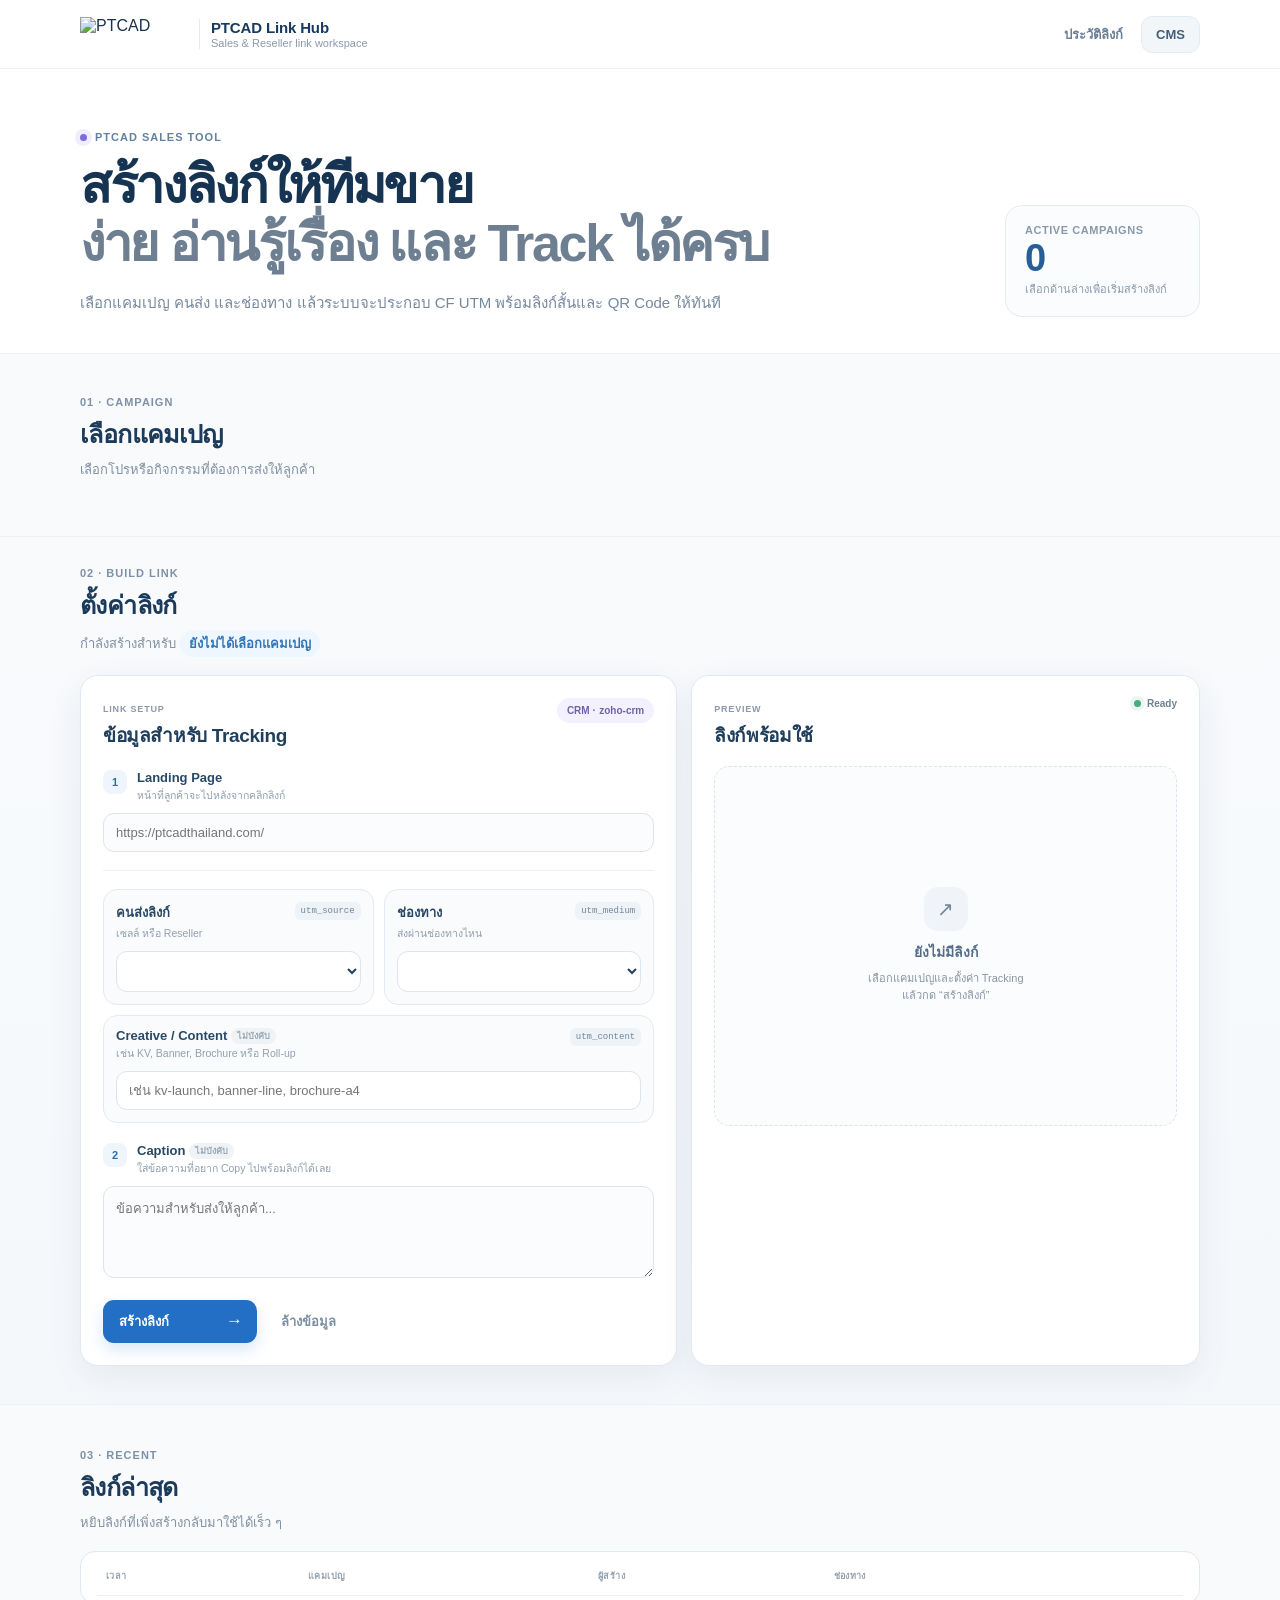
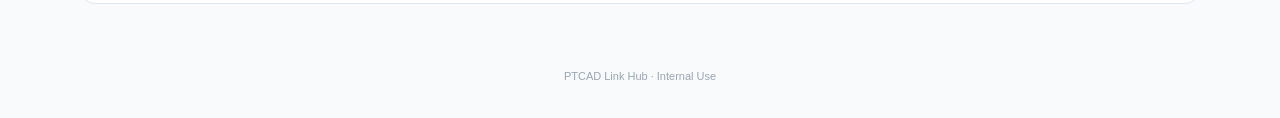
==== commit 5f45b23e: "Add files via upload" ====
--- a/index.html
+++ b/index.html
@@ -84,7 +84,7 @@
             <div class="field utm-field-card">
               <div class="utm-field-head">
                 <div><label>คนส่งลิงก์</label><small>เซลล์ หรือ Reseller</small></div>
-                <code>cf_utm_source</code>
+                <code>utm_source</code>
               </div>
               <select id="salesperson"></select>
             </div>
@@ -92,7 +92,7 @@
             <div class="field utm-field-card">
               <div class="utm-field-head">
                 <div><label>ช่องทาง</label><small>ส่งผ่านช่องทางไหน</small></div>
-                <code>cf_utm_medium</code>
+                <code>utm_medium</code>
               </div>
               <select id="channel"></select>
             </div>
@@ -100,7 +100,7 @@
             <div class="field utm-field-card full">
               <div class="utm-field-head">
                 <div><label>Creative / Content <span class="optional-inline">ไม่บังคับ</span></label><small>เช่น KV, Banner, Brochure หรือ Roll-up</small></div>
-                <code>cf_utm_content</code>
+                <code>utm_content</code>
               </div>
               <input id="contentVariant" placeholder="เช่น kv-launch, banner-line, brochure-a4">
             </div>
--- a/css/style.css
+++ b/css/style.css
@@ -542,3 +542,11 @@
   .sales-hub-v2 .result-actions-main #shortenBtn{grid-column:1/-1}
   .sales-hub-v2 .utm-chip-grid{grid-template-columns:1fr 1fr}
 }
+
+/* Campaign selection reliability + friendly state */
+.campaign-card{cursor:pointer;transition:transform .16s ease,border-color .16s ease,box-shadow .16s ease,background .16s ease}
+.campaign-card:hover{transform:translateY(-2px)}
+.campaign-card.selected{border-color:#8bb8ff;box-shadow:0 10px 28px rgba(54,104,190,.12);background:linear-gradient(180deg,#fff 0%,#f7fbff 100%)}
+.campaign-card.selected .select-campaign,.select-campaign.is-selected{background:#e9f3ff!important;border-color:#b9d7ff!important;color:#175fae!important;box-shadow:none!important}
+.selected-campaign-name{display:inline-flex;align-items:center;gap:6px;padding:3px 9px;border-radius:999px;background:#eef6ff;color:#245e9c;font-weight:700}
+.generator-section.has-campaign .selected-campaign-name:before{content:'✓';display:inline-grid;place-items:center;width:16px;height:16px;border-radius:50%;background:#d9ecff;font-size:10px}
